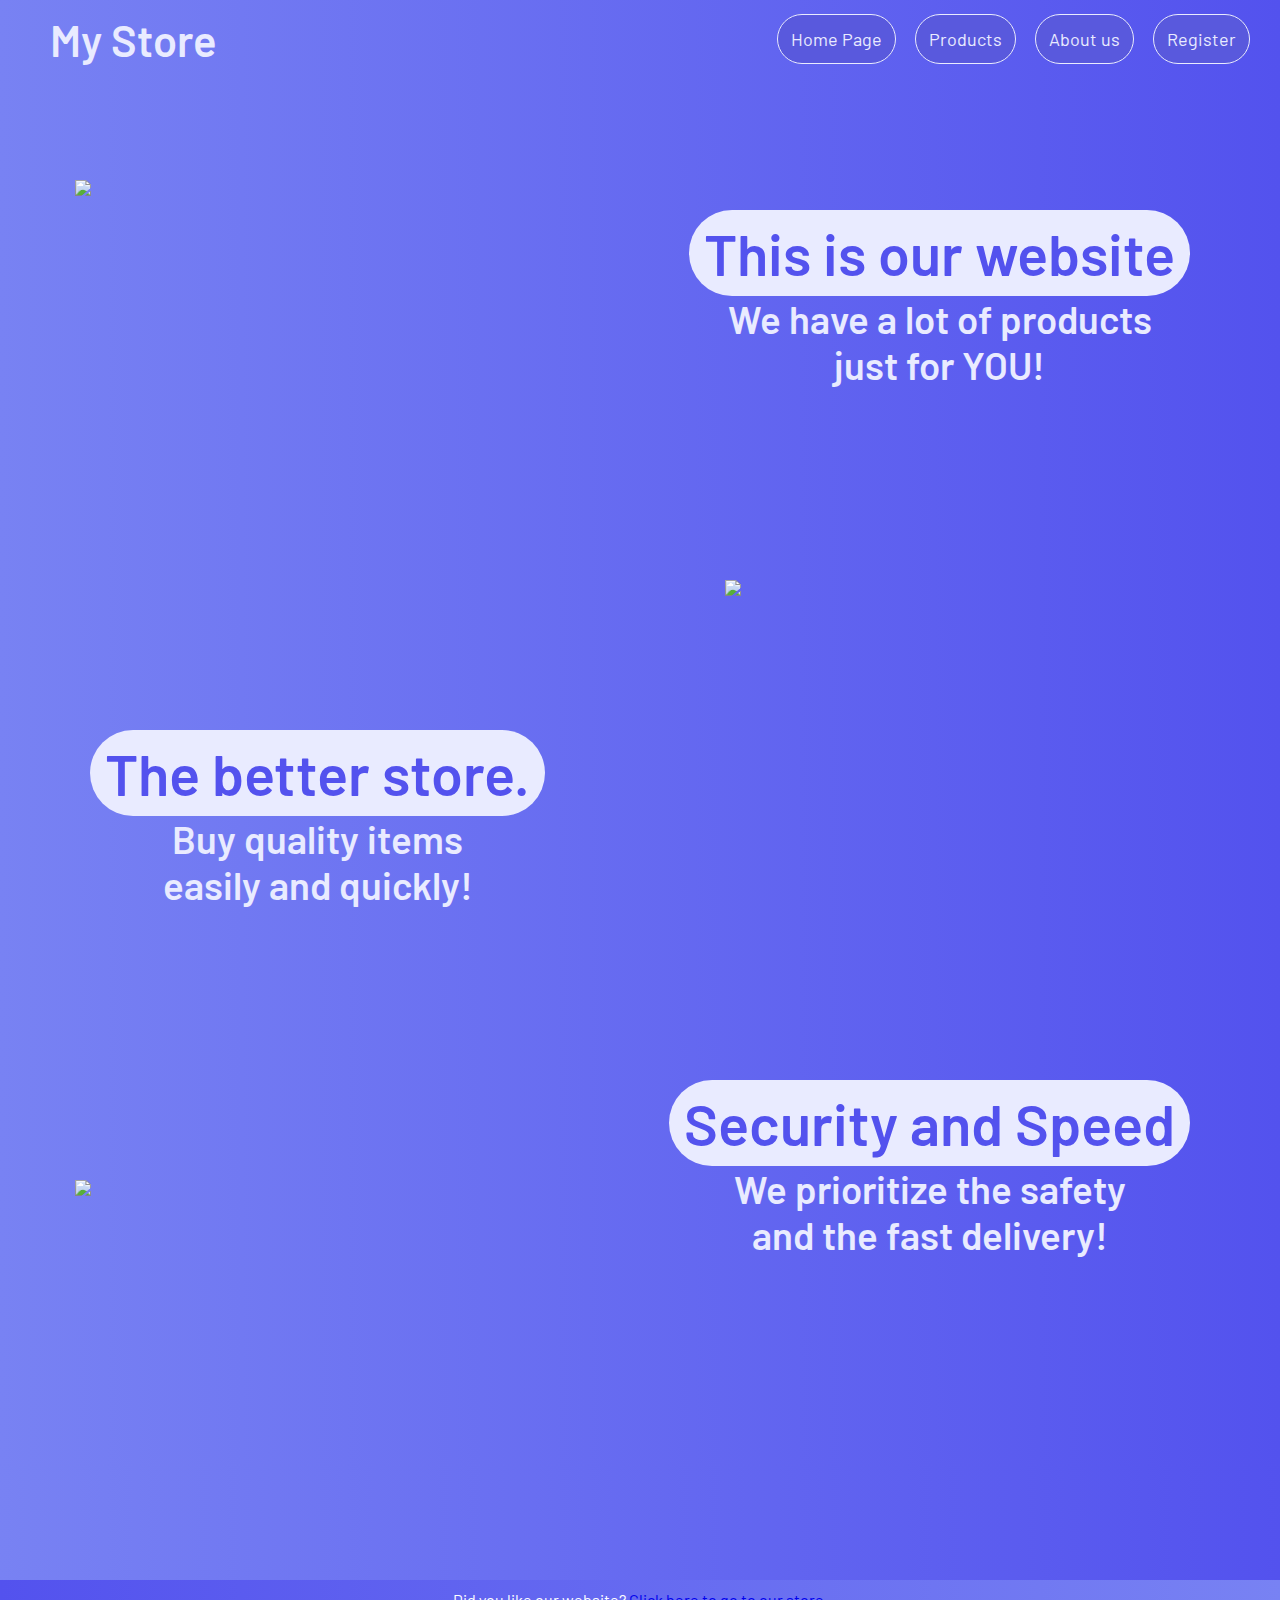
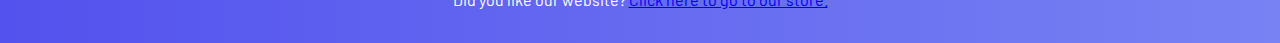
==== index.html @ bb9ffedd "Initial commit" ====
<!DOCTYPE html>
<html lang="pt">
<head>
    <meta charset="UTF-8">
    <meta http-equiv="X-UA-Compatible" content="IE=edge">
    <meta name="viewport" content="width=device-width, initial-scale=1.0">
    <link rel="stylesheet" href="style.css">
    <link rel="stylesheet" href="style1200px.css">
    <title>Store</title>
</head>
<body>
    <header>
        <div id="esquerda">
            <h1>My Store</h1>
        </div>
        <div id="direita">
            <nav>
                <a href="index.html">Home Page</a>
                <a href="#">Products</a>
                <a href="#">About us</a>
                <a href="#">Register</a>
            </nav>
        </div>
    </header>
    <main>
        <div class="firstType">
            <div class="imagemPrincipal">
                <img src="../ImagensProjeto1/Imagem1.png">
            </div>
            <div class="tituloPrincipal">
                <h1 class="specialh1">This is our website</h1>
                <h1>We have a lot of products <br> just for YOU!</h1>
            </div>
        </div>

        <div id="secondType">
            <div id="tituloPrincipal2">
                <h1 class="specialh1">The better store.</h1>
                <h1>Buy quality items <br> easily and quickly!</h1>
            </div>
            <div id="imagemPrincipal2">
                <img src="../ImagensProjeto1/Desktop.png">
            </div>
        </div>

        <div class="firstType">
            <div class="imagemPrincipal">
                <img src="../ImagensProjeto1/Imagem3.png">
            </div>
            <div class="tituloPrincipal" id="bug">
                <h1 class="specialh1">Security and Speed</h1>
                <h1>We prioritize the safety <br> and the fast delivery!</h1>
            </div>
        </div>
    </main>
    <footer>
        <p>Did you like our website? <a href="#">Click here to go to our store.</a></p>
    </footer>
</body>
</html>
---- style.css ----
/*

Cores: #7882F3 Azul claro
       #5352EE Azul escuro
       #9EA6FF Cinza

Fontes: font-family: 'Barlow', sans-serif; weight: 400, 600
*/

@import url('https://fonts.googleapis.com/css2?family=Barlow:wght@400;600&display=swap');

h1{
    font-family: 'Barlow', sans-serif;
    font-weight: 600;
    color: #e9ebff;
}

.specialh1{
    color: #5352EE;
    background-color: #e9ebff;
    font-weight: 600;
    font-size: 3em;
    margin-top: 10px;
    padding: 8px 15px;
    border-radius: 100px;
}

p{
    font-family: 'Barlow', sans-serif;
    font-weight: 400;
    color: white;
}

body{
    margin: 0px;
    height: 100vh;
    background: linear-gradient(to right, #7882F3, #5352EE);
}

header{
    height: 80px;
}

header div#esquerda h1{
    margin-top: 0px;
    margin-left: 50px;
    padding-top: 13px;
    font-size: 3.4vw;
}

header div#esquerda{
    float: left;
}

header div#direita{
    float: right;
}

header div#direita nav{
    margin: 28px 15px 0px 0px;
}

header div#direita nav a{
    font-size: 18px;
    padding: 13px;
    margin-right: 15px;
    font-family: 'Barlow';
    font-weight: 400;
    color: #e9ebff;
    text-decoration: none;
    background-color: #5959dd;
    border-radius: 50px;
    cursor: default;
    border: 1px solid #e9ebff;
    transition: all .3s ease-in-out;
}

header div#direita nav a:hover{
    box-shadow: inset 200px 0px 0px 0px #333398;
}

main div.firstType{
    height: 300px;
    margin-top: 100px;
    margin-bottom: 100px;
}

main div.firstType div.imagemPrincipal{
    float: left;
    margin-left: 75px;
    width: 480px;
    height: 285px;
}

main div.firstType div.imagemPrincipal img{
    width: 100%;
}

main div.firstType div.tituloPrincipal{
    margin-top: 30px;
    text-align: justify;
    float: right;
    margin-right: 90px;
    font-size: larger;
}

main div.firstType div.tituloPrincipal h1{
    margin: 0px;
    text-align: center;
}

main div#secondType{
    margin-top: 50px;
    height: 500px;
}

main div#secondType div#tituloPrincipal2{
    margin-top: 150px;
    text-align: justify;
    float: left;
    margin-left: 90px;
    font-size: larger;
}

main div#secondType div#tituloPrincipal2 h1{
    margin: 0px;
    text-align: center;
}

main div#secondType div#imagemPrincipal2{
    float: right;
    margin-right: 75px;
    width: 480px;
    height: max-content;
}

main div#secondType div#imagemPrincipal2 img{
    width: 100%;
}

.tituloPrincipal#bug{
    margin-top: -100px;
}

footer{
    text-align: center;
    background: linear-gradient(to right ,#5352EE, #7882F3);
    width: 100%;
    height: 7%;
}

footer p{
    padding: 10px;
}
---- style1200px.css ----
@media screen and (max-width: 1200px) {
    header nav{
        display: none;
    }
}
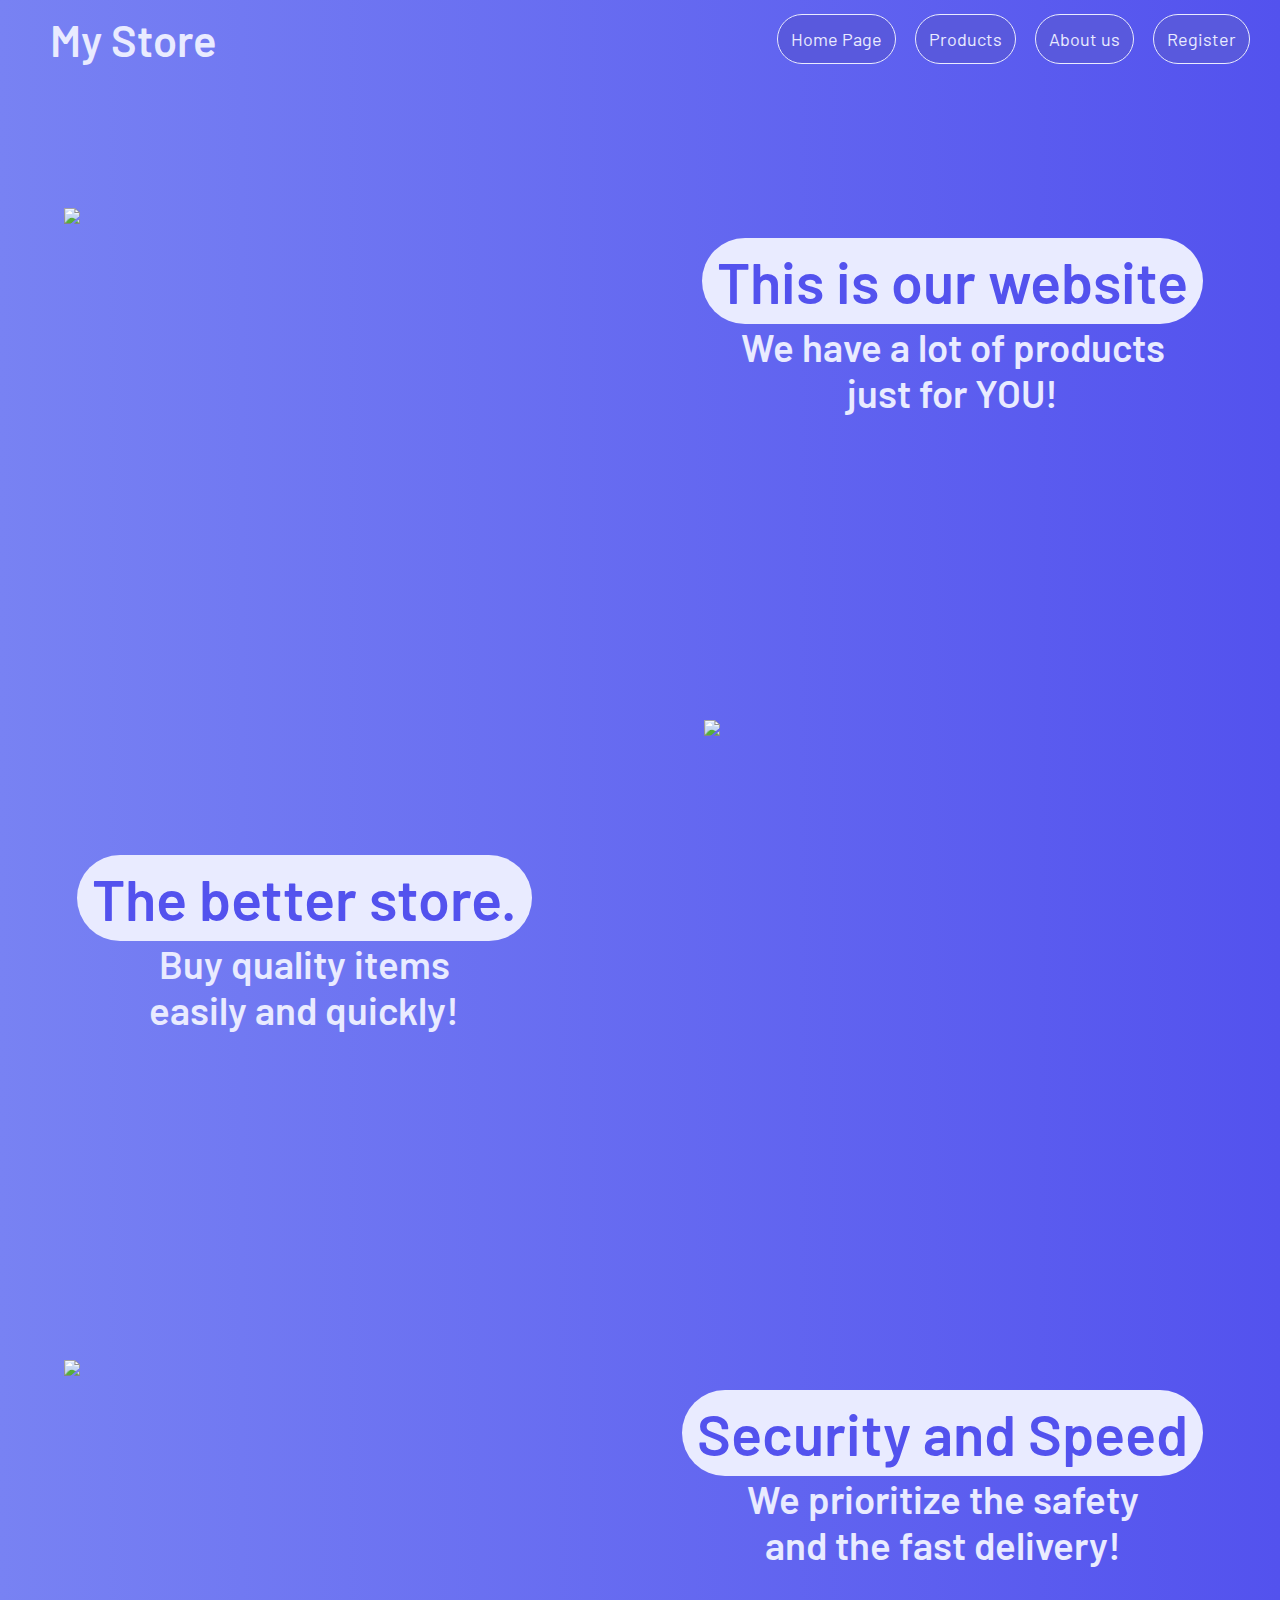
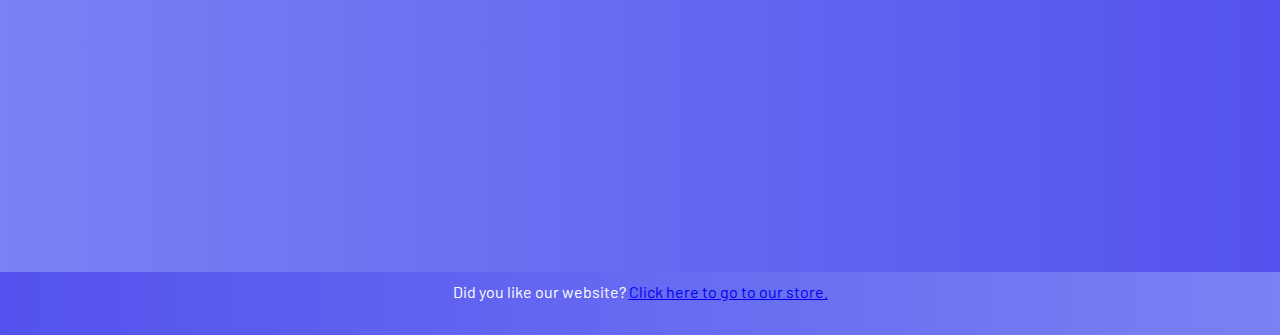
==== commit 7ec60686: "." ====
--- a/index.html
+++ b/index.html
@@ -6,6 +6,7 @@
     <meta name="viewport" content="width=device-width, initial-scale=1.0">
     <link rel="stylesheet" href="style.css">
     <link rel="stylesheet" href="style1200px.css">
+    <link rel="stylesheet" href="style730px.css">
     <title>Store</title>
 </head>
 <body>
@@ -14,7 +15,18 @@
             <h1>My Store</h1>
         </div>
         <div id="direita">
-            <nav>
+            <div id="iconEscondido">
+                <svg xmlns="http://www.w3.org/2000/svg" height="48" width="48"><path d="M6 36v-3h36v3Zm0-10.5v-3h36v3ZM6 15v-3h36v3Z"/></svg>
+            </div>
+            <div id="menuEscondido">
+                <nav>
+                    <a href="index.html">Home Page</a> <br>
+                    <a href="#">Products</a> <br>
+                    <a href="#">About us</a> <br>
+                    <a href="#">Register</a>
+                </nav>
+            </div>
+            <nav id="navPrincipal">
                 <a href="index.html">Home Page</a>
                 <a href="#">Products</a>
                 <a href="#">About us</a>
@@ -47,7 +59,7 @@
             <div class="imagemPrincipal">
                 <img src="../ImagensProjeto1/Imagem3.png">
             </div>
-            <div class="tituloPrincipal" id="bug">
+            <div class="tituloPrincipal">
                 <h1 class="specialh1">Security and Speed</h1>
                 <h1>We prioritize the safety <br> and the fast delivery!</h1>
             </div>
--- a/style.css
+++ b/style.css
@@ -56,11 +56,11 @@
     float: right;
 }
 
-header div#direita nav{
+header div#direita nav#navPrincipal{
     margin: 28px 15px 0px 0px;
 }
 
-header div#direita nav a{
+header div#direita nav#navPrincipal a{
     font-size: 18px;
     padding: 13px;
     margin-right: 15px;
@@ -75,33 +75,33 @@
     transition: all .3s ease-in-out;
 }
 
-header div#direita nav a:hover{
+header div#direita nav#navPrincipal a:hover{
     box-shadow: inset 200px 0px 0px 0px #333398;
 }
 
 main div.firstType{
-    height: 300px;
-    margin-top: 100px;
-    margin-bottom: 100px;
+    height: 20vw;
+    margin-top: 10vw;
+    margin-bottom: 20vw;
 }
 
 main div.firstType div.imagemPrincipal{
     float: left;
-    margin-left: 75px;
-    width: 480px;
+    margin-left: 5vw;
+    width: 40vw;
     height: 285px;
 }
 
 main div.firstType div.imagemPrincipal img{
-    width: 100%;
+    width: 40vw;
 }
 
 main div.firstType div.tituloPrincipal{
     margin-top: 30px;
     text-align: justify;
     float: right;
-    margin-right: 90px;
-    font-size: larger;
+    margin-right: 6vw;
+    font-size: 1.5vw;
 }
 
 main div.firstType div.tituloPrincipal h1{
@@ -110,16 +110,16 @@
 }
 
 main div#secondType{
-    margin-top: 50px;
-    height: 500px;
+    margin-top: 10vw;
+    height: 40vw;
 }
 
 main div#secondType div#tituloPrincipal2{
-    margin-top: 150px;
+    margin-top: 15vh;
     text-align: justify;
     float: left;
-    margin-left: 90px;
-    font-size: larger;
+    margin-left: 6vw;
+    font-size: 1.5vw;
 }
 
 main div#secondType div#tituloPrincipal2 h1{
@@ -129,18 +129,15 @@
 
 main div#secondType div#imagemPrincipal2{
     float: right;
-    margin-right: 75px;
-    width: 480px;
+    margin-right: 5vw;
+    width: 40vw;
     height: max-content;
 }
 
 main div#secondType div#imagemPrincipal2 img{
-    width: 100%;
+    width: 40vw;
 }
 
-.tituloPrincipal#bug{
-    margin-top: -100px;
-}
 
 footer{
     text-align: center;
@@ -151,4 +148,12 @@
 
 footer p{
     padding: 10px;
+}
+
+div#iconEscondido{
+    display:none;
+}
+
+div#menuEscondido{
+    display: none;
 }--- a/style1200px.css
+++ b/style1200px.css
@@ -1,5 +1,56 @@
 @media screen and (max-width: 1200px) {
-    header nav{
+    header nav#navPrincipal{
         display: none;
     }
+
+    header div#esquerda h1{
+        font-size: 4.2vw;
+    }
+
+    div#iconEscondido{
+        display: block;
+        margin: 10px 30px;
+    }
+
+    div#menuEscondido{
+        top: 0%;
+        right: 0%;
+        position: absolute;
+        background-color: #3131ccac;
+        width: 25vw;
+        height: 207vh;
+    }
+
+    div#menuEscondido nav{
+        text-align: center;
+        margin: 20px;
+    }
+
+    div#menuEscondido nav a{
+        width: 150px;
+        display: block;
+        font-size: 15px;
+        padding: 10px 0px;
+        font-family: 'Barlow';
+        font-weight: 400;
+        color: #e9ebff;
+        text-decoration: none;
+        background-color: #5959dd;
+        border-radius: 30px;
+        cursor: default;
+        border: 1px solid #e9ebff;
+        transition: all .3s ease-in-out;
+    }
+
+    div#menuEscondido nav a:hover{
+        box-shadow: inset 200px 0px 0px 0px #333398;
+    }
+
+    div#iconEscondido:hover + div#menuEscondido{
+        display: block;
+    }
+
+    div#menuEscondido:hover{
+        display: block;
+    }
 }--- a/style730px.css
+++ b/style730px.css
@@ -0,0 +1,25 @@
+@media screen and (max-width: 730px){
+    main div#secondType div#imagemPrincipal2{
+        margin-right: 5vw;
+        width: 35vw;
+        height: max-content;
+    }
+    
+    main div#secondType div#imagemPrincipal2 img{
+        width: 35vw;
+    }
+
+    main div.firstType div.imagemPrincipal{
+        margin-left: 5vw;
+        width: 35vw;
+        height: 285px;
+    }
+    
+    main div.firstType div.imagemPrincipal img{
+        width: 35vw;
+    }
+
+    main div#secondType div#tituloPrincipal2{
+        margin-left: -35%;
+    }
+}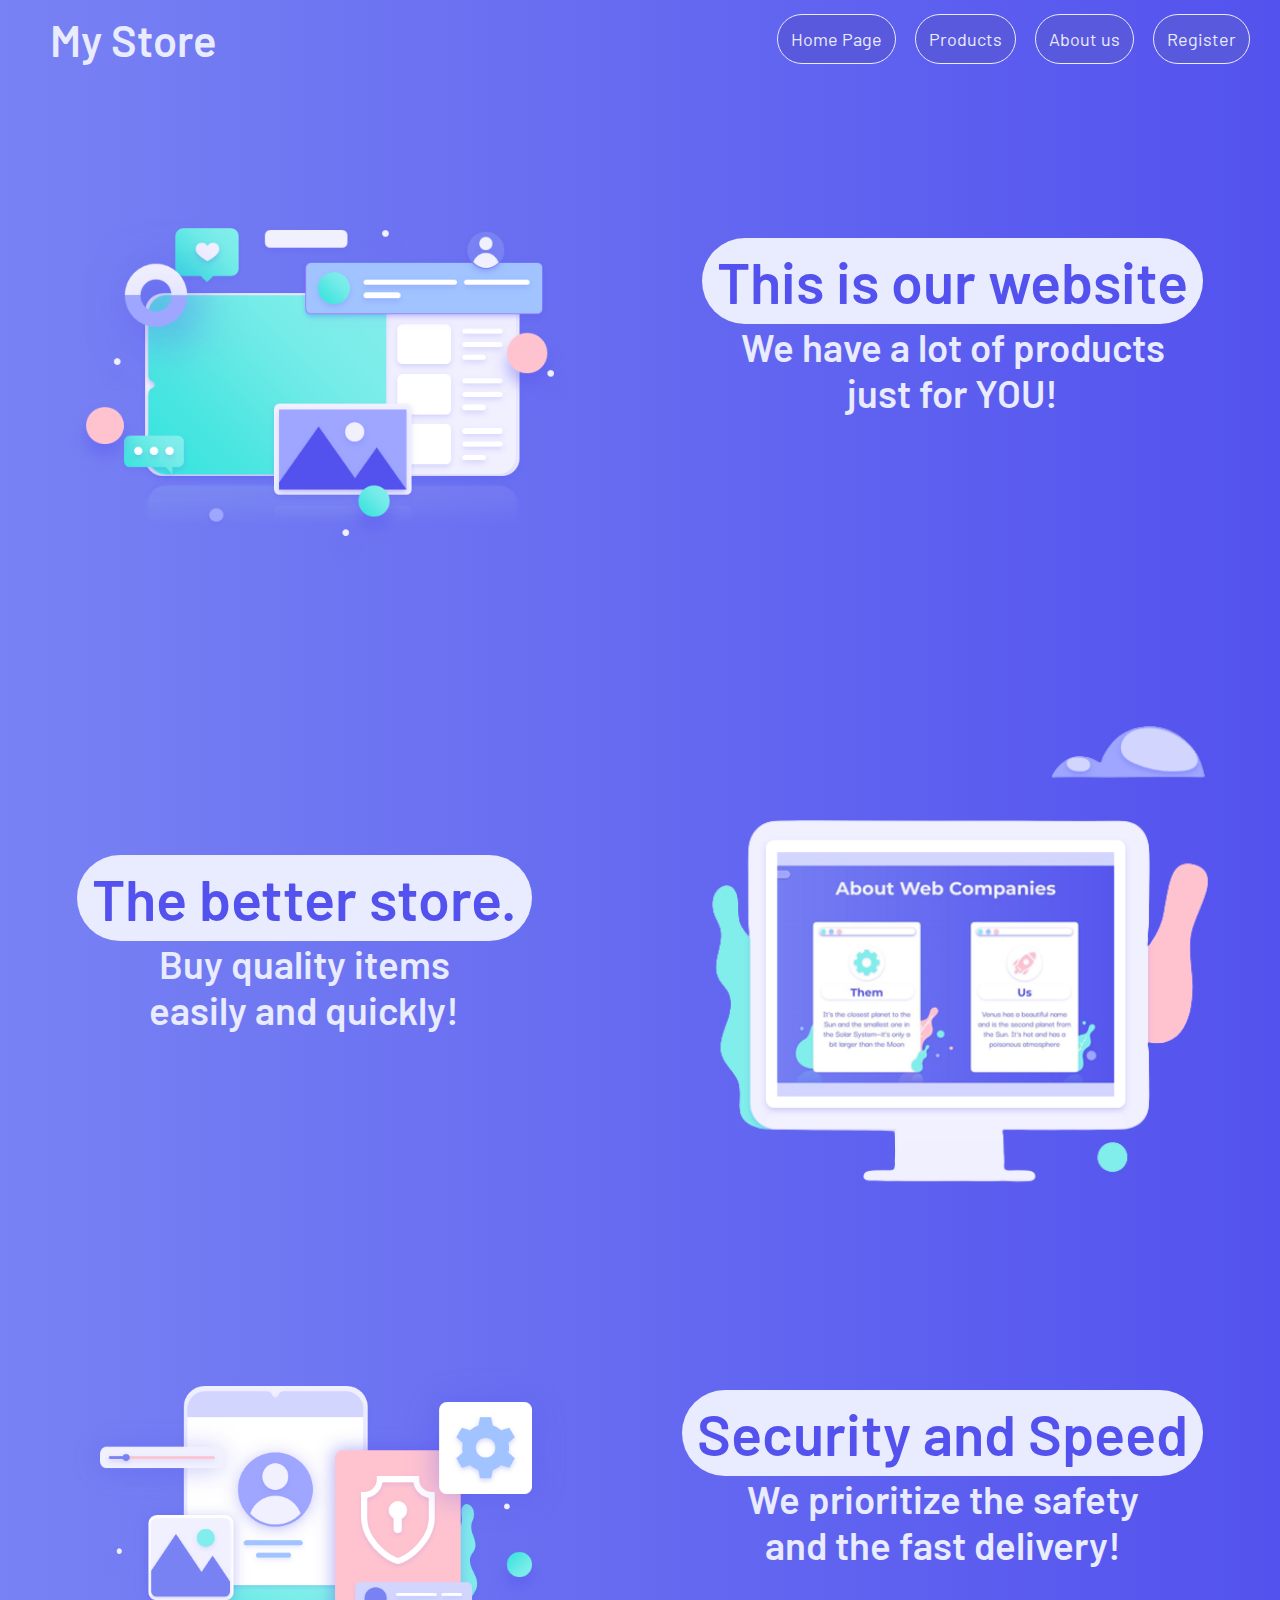
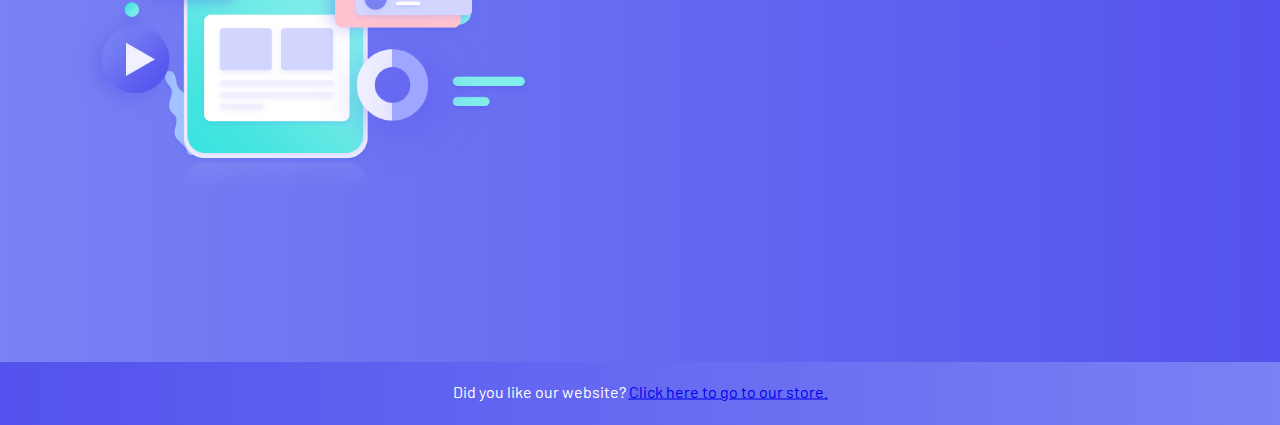
==== commit 1798139c: "." ====
--- a/index.html
+++ b/index.html
@@ -37,7 +37,7 @@
     <main>
         <div class="firstType">
             <div class="imagemPrincipal">
-                <img src="../ImagensProjeto1/Imagem1.png">
+                <img src="ImagensProjeto1/Imagem1.png">
             </div>
             <div class="tituloPrincipal">
                 <h1 class="specialh1">This is our website</h1>
@@ -51,13 +51,13 @@
                 <h1>Buy quality items <br> easily and quickly!</h1>
             </div>
             <div id="imagemPrincipal2">
-                <img src="../ImagensProjeto1/Desktop.png">
+                <img src="ImagensProjeto1/Desktop.png">
             </div>
         </div>
 
         <div class="firstType">
             <div class="imagemPrincipal">
-                <img src="../ImagensProjeto1/Imagem3.png">
+                <img src="ImagensProjeto1/Imagem3.png">
             </div>
             <div class="tituloPrincipal">
                 <h1 class="specialh1">Security and Speed</h1>
--- a/style.css
+++ b/style.css
@@ -138,16 +138,22 @@
     width: 40vw;
 }
 
-
 footer{
     text-align: center;
+    position: relative;
     background: linear-gradient(to right ,#5352EE, #7882F3);
     width: 100%;
     height: 7%;
+    bottom: -10%;
+    left: 0;
 }
 
 footer p{
-    padding: 10px;
+    width: 100%;
+    position: absolute;
+    left: 50%;
+    top: 20%;
+    transform: translate(-50%, -50%);
 }
 
 div#iconEscondido{
--- a/style1200px.css
+++ b/style1200px.css
@@ -13,6 +13,7 @@
     }
 
     div#menuEscondido{
+        padding-right: 0px;
         top: 0%;
         right: 0%;
         position: absolute;
@@ -27,7 +28,7 @@
     }
 
     div#menuEscondido nav a{
-        width: 150px;
+        width: 20vw;
         display: block;
         font-size: 15px;
         padding: 10px 0px;
@@ -46,7 +47,7 @@
         box-shadow: inset 200px 0px 0px 0px #333398;
     }
 
-    div#iconEscondido:hover + div#menuEscondido{
+    div#iconEscondido:active + div#menuEscondido{
         display: block;
     }
 
--- a/style730px.css
+++ b/style730px.css
@@ -1,4 +1,4 @@
-@media screen and (max-width: 730px){
+@media screen and (max-width: 780px){
     main div#secondType div#imagemPrincipal2{
         margin-right: 5vw;
         width: 35vw;
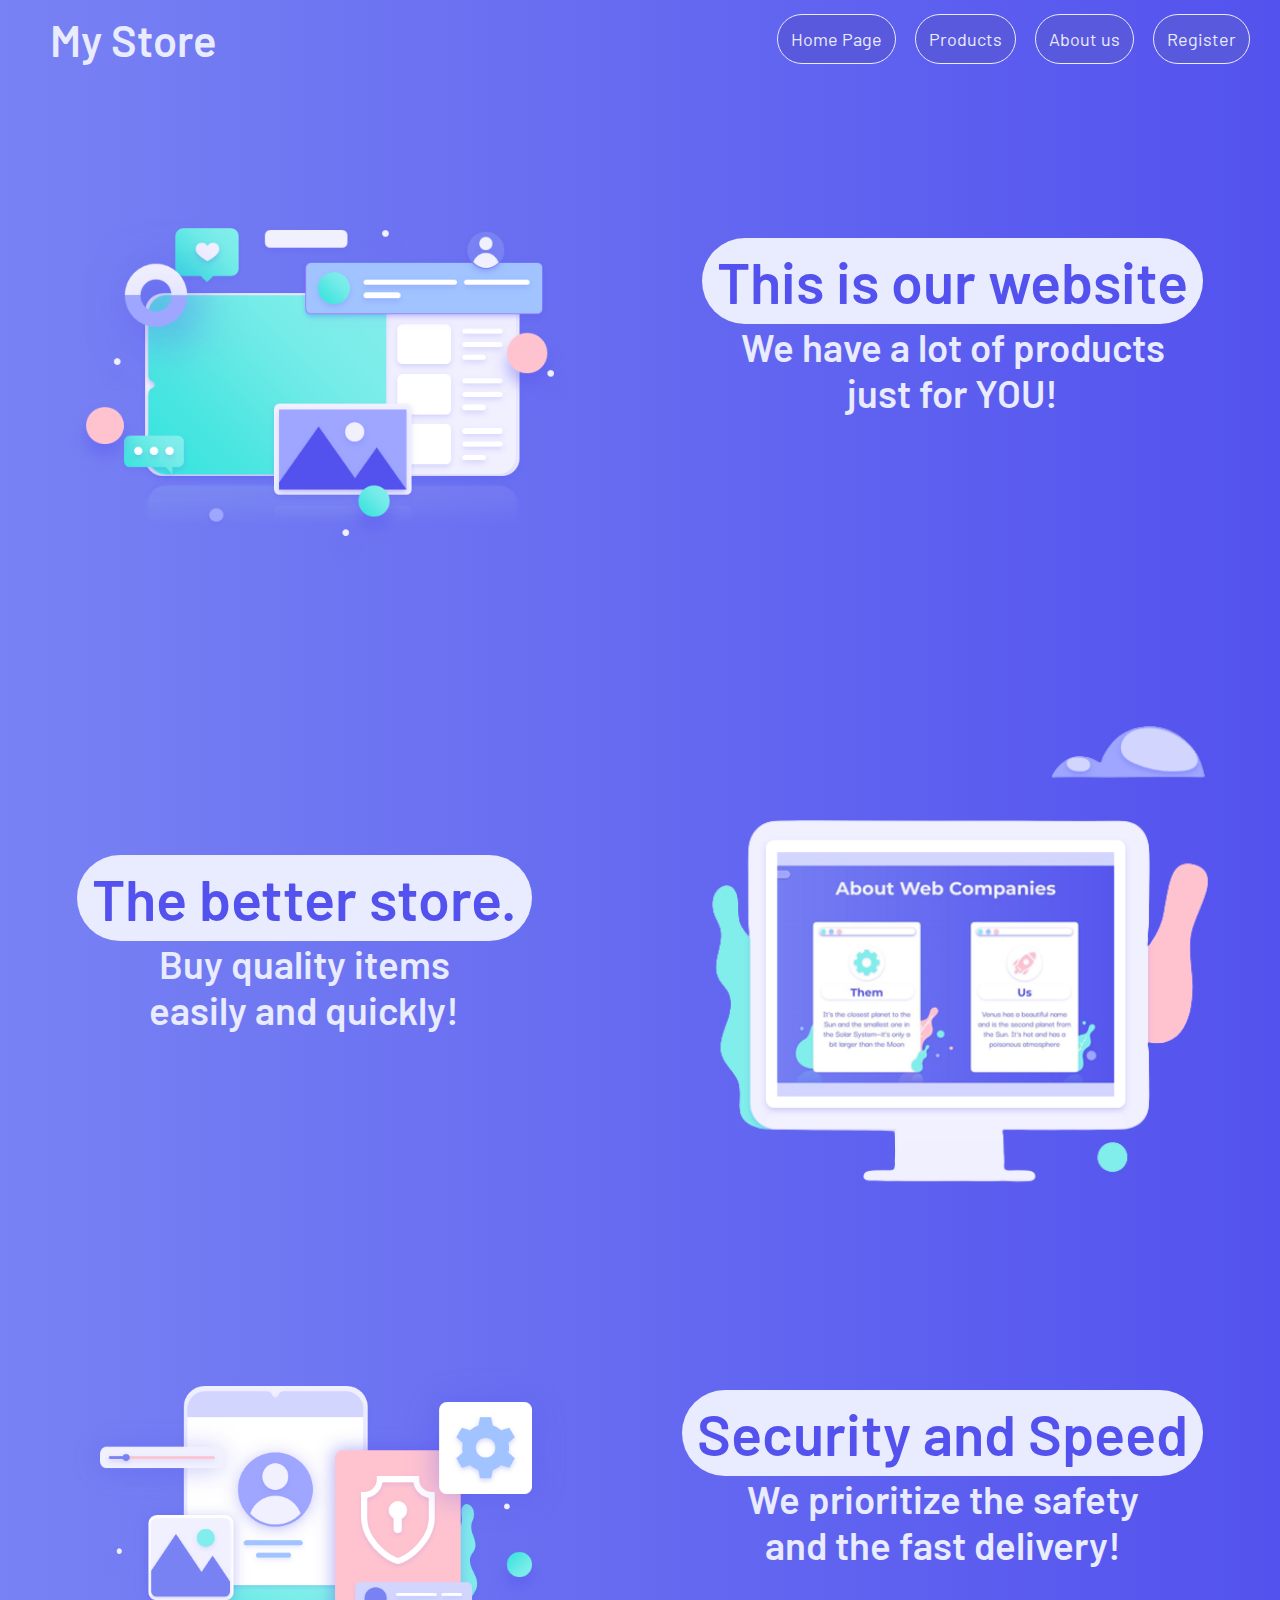
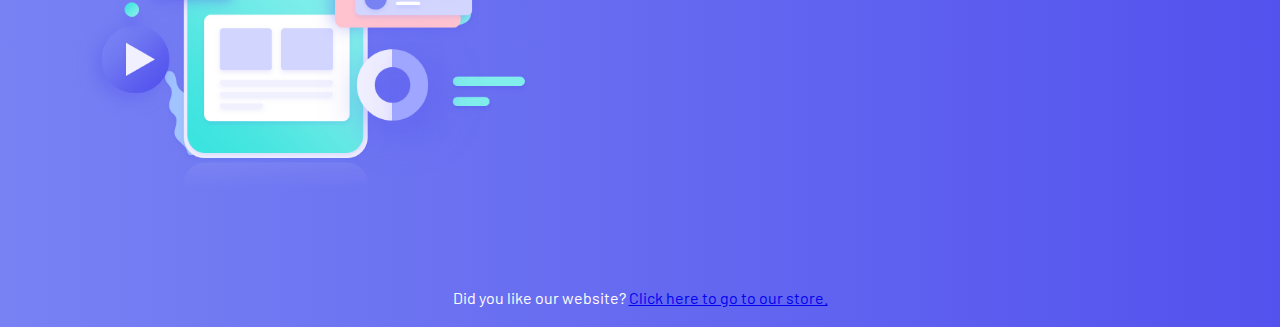
==== commit 33b3cebc: "." ====
--- a/index.html
+++ b/index.html
@@ -7,6 +7,7 @@
     <link rel="stylesheet" href="style.css">
     <link rel="stylesheet" href="style1200px.css">
     <link rel="stylesheet" href="style730px.css">
+    <link rel="stylesheet" href="bugsolver.css">
     <title>Store</title>
 </head>
 <body>
--- a/style.css
+++ b/style.css
@@ -140,20 +140,17 @@
 
 footer{
     text-align: center;
-    position: relative;
-    background: linear-gradient(to right ,#5352EE, #7882F3);
     width: 100%;
-    height: 7%;
-    bottom: -10%;
-    left: 0;
+    height: 30px;
+    height: max-content;
 }
 
 footer p{
-    width: 100%;
     position: absolute;
     left: 50%;
-    top: 20%;
-    transform: translate(-50%, -50%);
+    transform: translateX(-50%);
+    margin-bottom: 0px;
+    padding-bottom: 20px;
 }
 
 div#iconEscondido{
--- a/style730px.css
+++ b/style730px.css
@@ -1,25 +1,24 @@
-@media screen and (max-width: 780px){
+@media screen and (max-width: 800px){
     main div#secondType div#imagemPrincipal2{
         margin-right: 5vw;
         width: 35vw;
-        height: max-content;
     }
     
     main div#secondType div#imagemPrincipal2 img{
         width: 35vw;
+        height: 30vw;
     }
 
     main div.firstType div.imagemPrincipal{
         margin-left: 5vw;
         width: 35vw;
-        height: 285px;
     }
     
     main div.firstType div.imagemPrincipal img{
         width: 35vw;
     }
 
-    main div#secondType div#tituloPrincipal2{
-        margin-left: -35%;
+    main div.firstType div.tituloPrincipal{
+        margin-top: 0px;
     }
 }--- a/bugsolver.css
+++ b/bugsolver.css
@@ -0,0 +1,7 @@
+@media screen and (max-width: 712px){
+    main div#secondType div#tituloPrincipal2{
+        margin-left: -35%;
+        margin-top: 7vh;
+    }
+
+}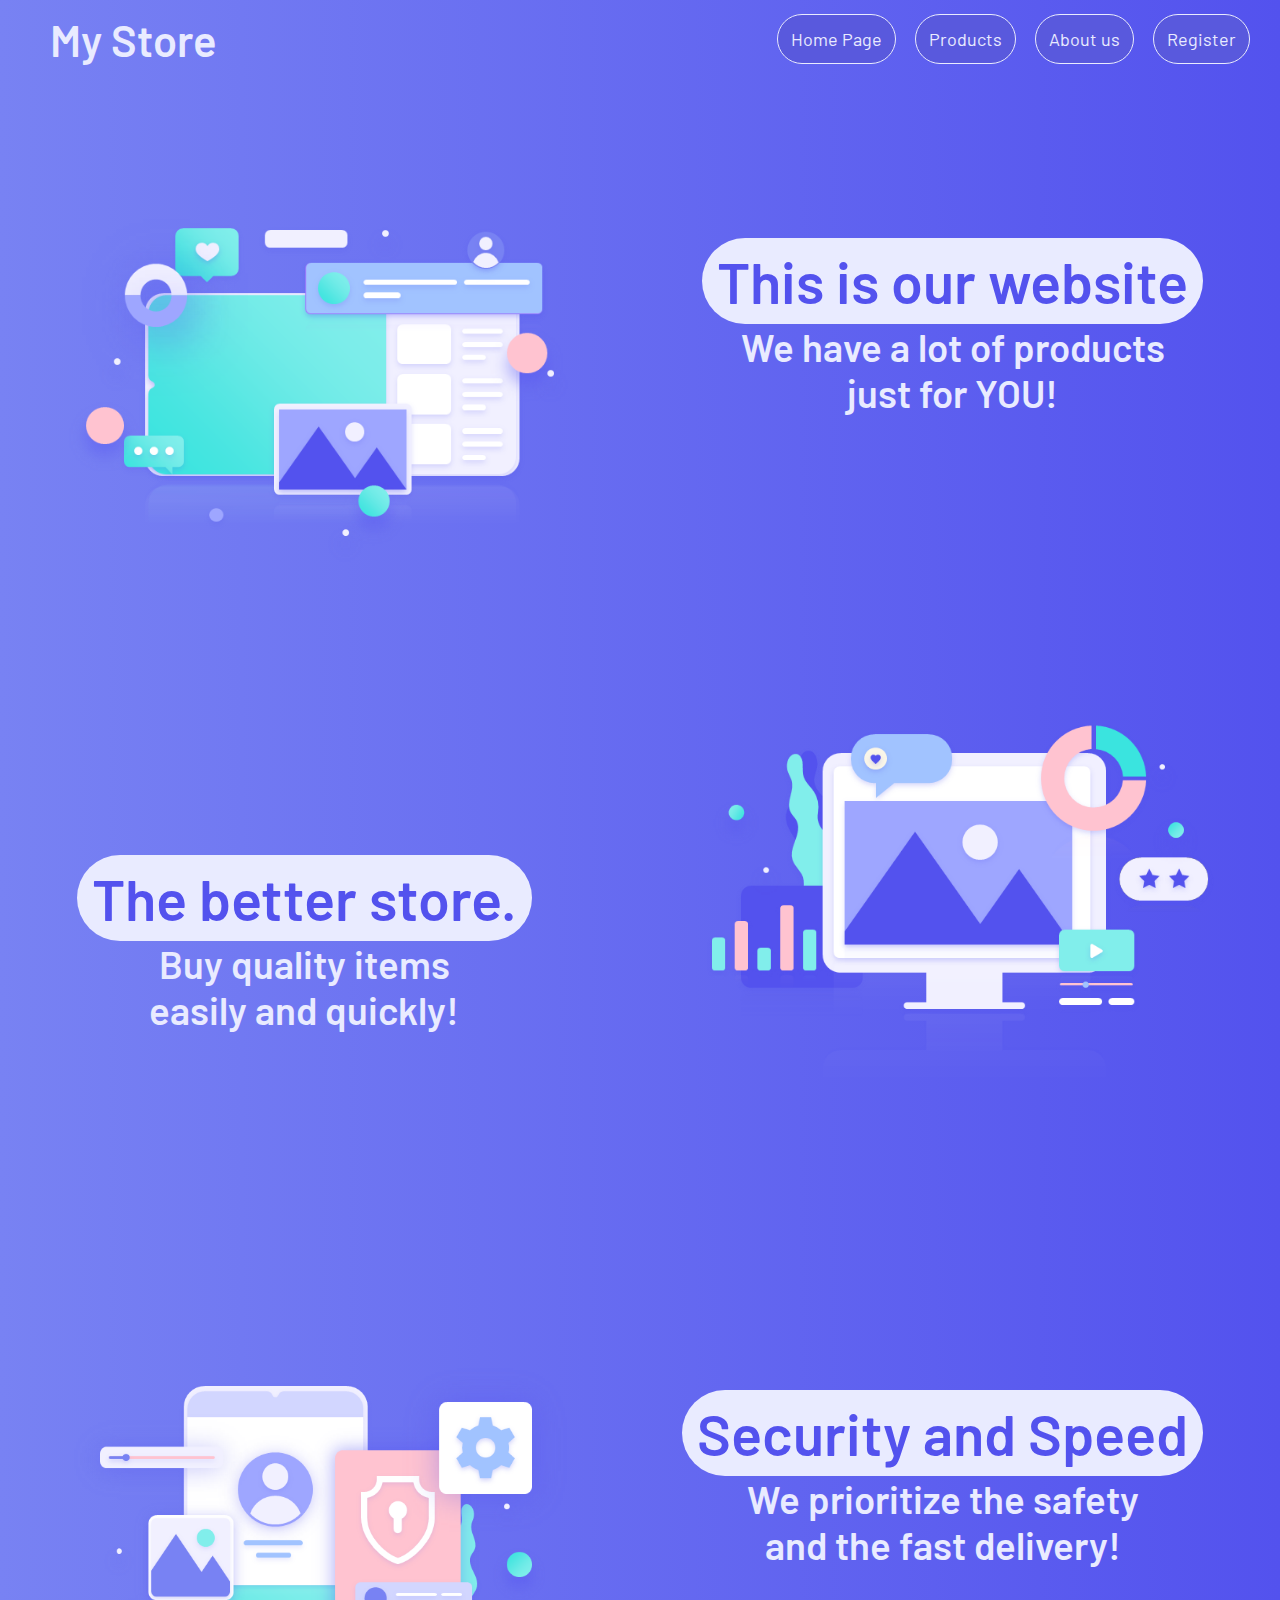
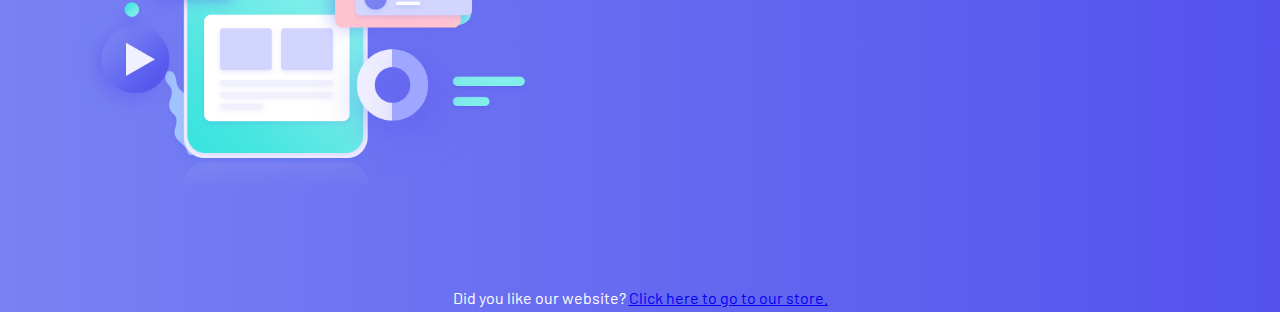
==== commit 04751679: "." ====
--- a/index.html
+++ b/index.html
@@ -31,7 +31,7 @@
                 <a href="index.html">Home Page</a>
                 <a href="#">Products</a>
                 <a href="#">About us</a>
-                <a href="#">Register</a>
+                <a href="registerPage.html">Register</a>
             </nav>
         </div>
     </header>
@@ -52,7 +52,7 @@
                 <h1>Buy quality items <br> easily and quickly!</h1>
             </div>
             <div id="imagemPrincipal2">
-                <img src="ImagensProjeto1/Desktop.png">
+                <img src="ImagensProjeto1/Imagem2.png">
             </div>
         </div>
 
--- a/style.css
+++ b/style.css
@@ -35,6 +35,7 @@
     margin: 0px;
     height: 100vh;
     background: linear-gradient(to right, #7882F3, #5352EE);
+    overflow-x: hidden;
 }
 
 header{
@@ -141,16 +142,15 @@
 footer{
     text-align: center;
     width: 100%;
-    height: 30px;
-    height: max-content;
+    height: 40px;
+    margin-top: 145px;
 }
 
 footer p{
+    width: 100%;
     position: absolute;
     left: 50%;
     transform: translateX(-50%);
-    margin-bottom: 0px;
-    padding-bottom: 20px;
 }
 
 div#iconEscondido{
--- a/style1200px.css
+++ b/style1200px.css
@@ -24,7 +24,7 @@
 
     div#menuEscondido nav{
         text-align: center;
-        margin: 20px;
+        margin: 80px 20px;
     }
 
     div#menuEscondido nav a{
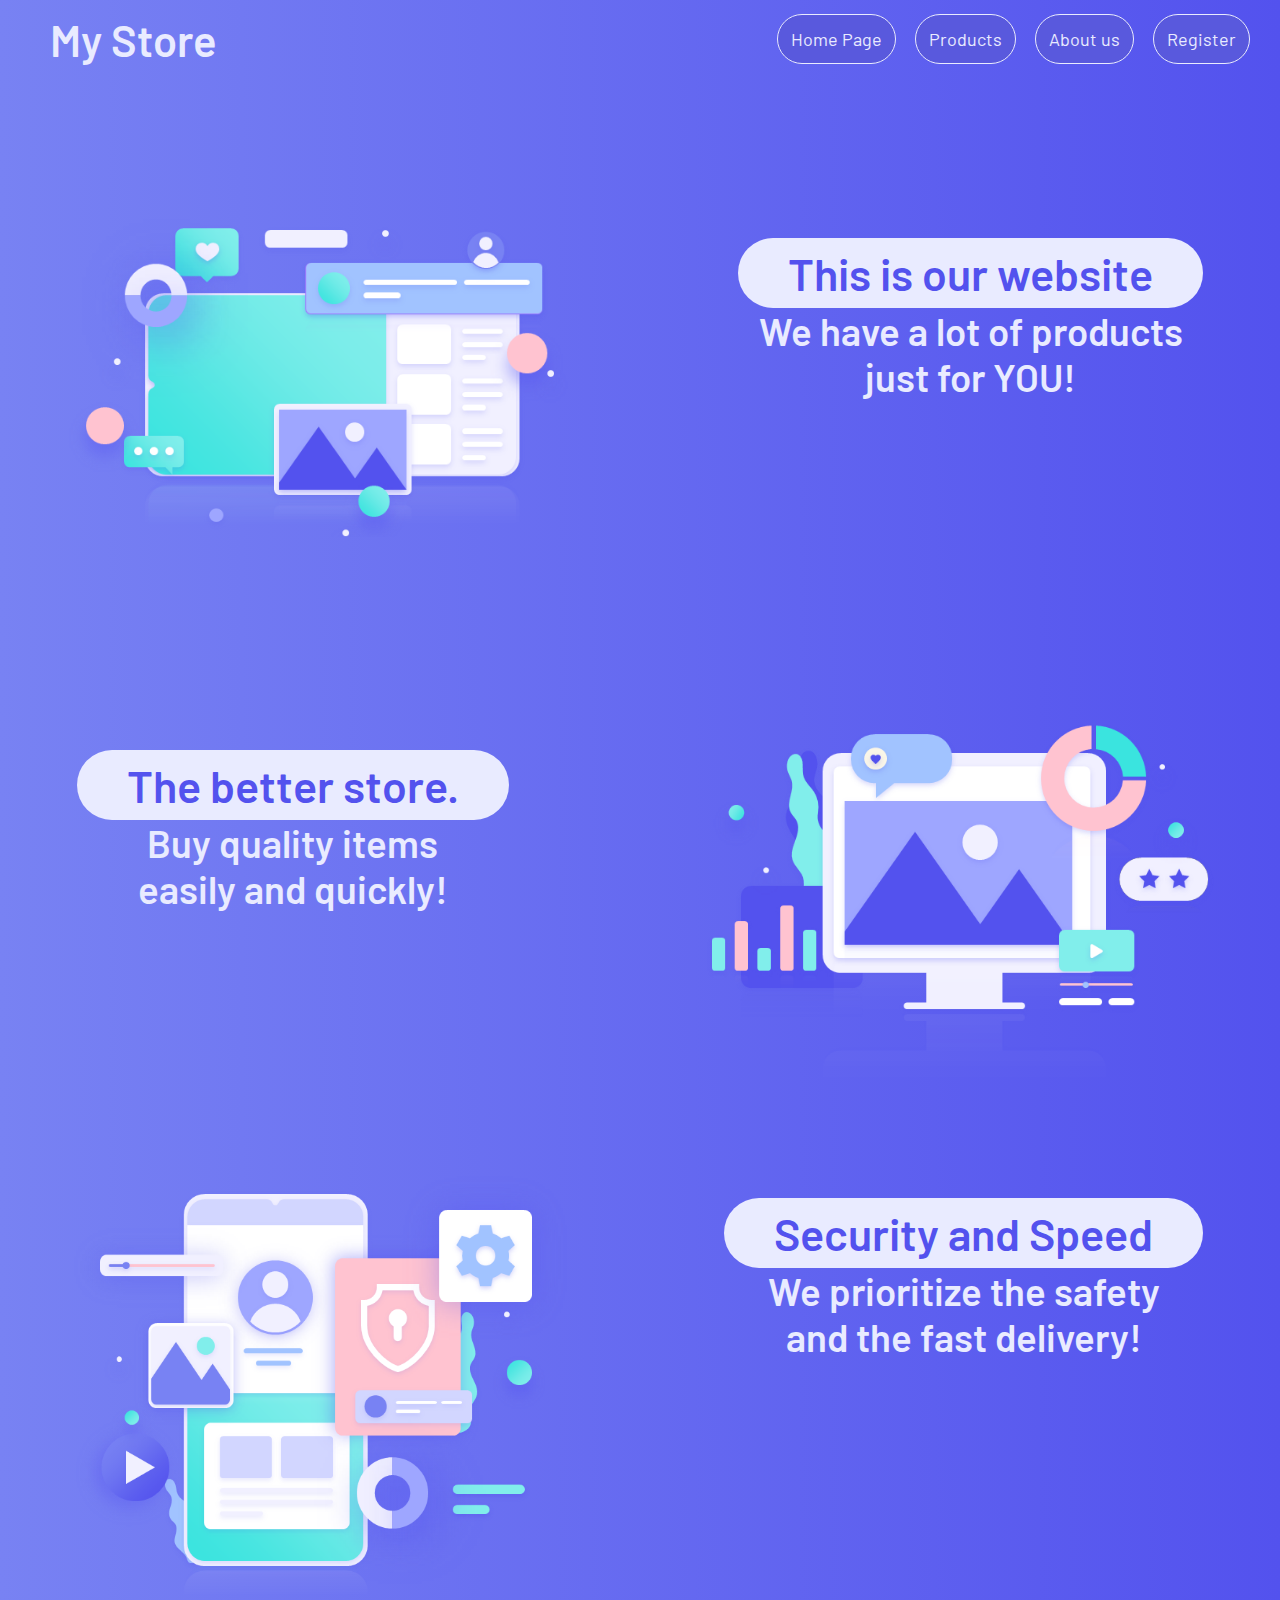
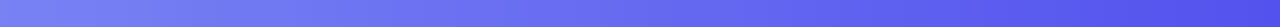
==== commit f93da394: "." ====
--- a/index.html
+++ b/index.html
@@ -6,8 +6,8 @@
     <meta name="viewport" content="width=device-width, initial-scale=1.0">
     <link rel="stylesheet" href="style.css">
     <link rel="stylesheet" href="style1200px.css">
-    <link rel="stylesheet" href="style730px.css">
-    <link rel="stylesheet" href="bugsolver.css">
+    <link rel="stylesheet" href="style800px.css">
+    <link rel="stylesheet" href="style500px.css">
     <title>Store</title>
 </head>
 <body>
@@ -24,7 +24,7 @@
                     <a href="index.html">Home Page</a> <br>
                     <a href="#">Products</a> <br>
                     <a href="#">About us</a> <br>
-                    <a href="#">Register</a>
+                    <a href="registerPage.html">Register</a>
                 </nav>
             </div>
             <nav id="navPrincipal">
@@ -66,8 +66,5 @@
             </div>
         </div>
     </main>
-    <footer>
-        <p>Did you like our website? <a href="#">Click here to go to our store.</a></p>
-    </footer>
 </body>
 </html>--- a/style.css
+++ b/style.css
@@ -9,6 +9,10 @@
 
 @import url('https://fonts.googleapis.com/css2?family=Barlow:wght@400;600&display=swap');
 
+main{
+    height: 110vw;
+}
+
 h1{
     font-family: 'Barlow', sans-serif;
     font-weight: 600;
@@ -19,9 +23,9 @@
     color: #5352EE;
     background-color: #e9ebff;
     font-weight: 600;
-    font-size: 3em;
+    font-size: 3.5vw;
     margin-top: 10px;
-    padding: 8px 15px;
+    padding: 8px 50px;
     border-radius: 100px;
 }
 
@@ -83,14 +87,14 @@
 main div.firstType{
     height: 20vw;
     margin-top: 10vw;
-    margin-bottom: 20vw;
+    
 }
 
 main div.firstType div.imagemPrincipal{
     float: left;
     margin-left: 5vw;
     width: 40vw;
-    height: 285px;
+    height: 270px;
 }
 
 main div.firstType div.imagemPrincipal img{
@@ -111,12 +115,12 @@
 }
 
 main div#secondType{
-    margin-top: 10vw;
-    height: 40vw;
+    margin-top: 20vw;
+    height: 25vw;
 }
 
 main div#secondType div#tituloPrincipal2{
-    margin-top: 15vh;
+    margin-top: 30px;
     text-align: justify;
     float: left;
     margin-left: 6vw;
@@ -139,20 +143,6 @@
     width: 40vw;
 }
 
-footer{
-    text-align: center;
-    width: 100%;
-    height: 40px;
-    margin-top: 145px;
-}
-
-footer p{
-    width: 100%;
-    position: absolute;
-    left: 50%;
-    transform: translateX(-50%);
-}
-
 div#iconEscondido{
     display:none;
 }
--- a/style800px.css
+++ b/style800px.css
@@ -0,0 +1,27 @@
+@media screen and (max-width: 800px){
+    main div#secondType div#imagemPrincipal2{
+        margin-right: 5vw;
+        width: 35vw;
+    }
+    
+    main div#secondType div#imagemPrincipal2 img{
+        width: 35vw;
+        
+    }
+
+
+    main div.firstType div.imagemPrincipal{
+        margin-left: 5vw;
+        width: 35vw;
+    }
+    
+    main div.firstType div.imagemPrincipal img{
+        width: 35vw;
+    }
+
+    main div#secondType{
+        margin-top: 35vw;
+        margin-bottom: 25vw;
+        height: 25vw;
+    }
+}--- a/style500px.css
+++ b/style500px.css
@@ -0,0 +1,23 @@
+@media screen and (max-width: 500px) {
+    img{
+        display: none;
+    }
+
+    div#imagemPrincipal2, div.imagemPrincipal{
+        display: none;
+    }
+
+    div.tituloPrincipal, div#tituloPrincipal2{
+        position: absolute;
+        left: 50%;
+        transform: translateX(-50%);
+    }
+
+    main div#secondType div#tituloPrincipal2{
+        margin-left: 0px;
+    }
+
+    main div.firstType, main div#secondType{
+        height: 2vw;
+    }
+}